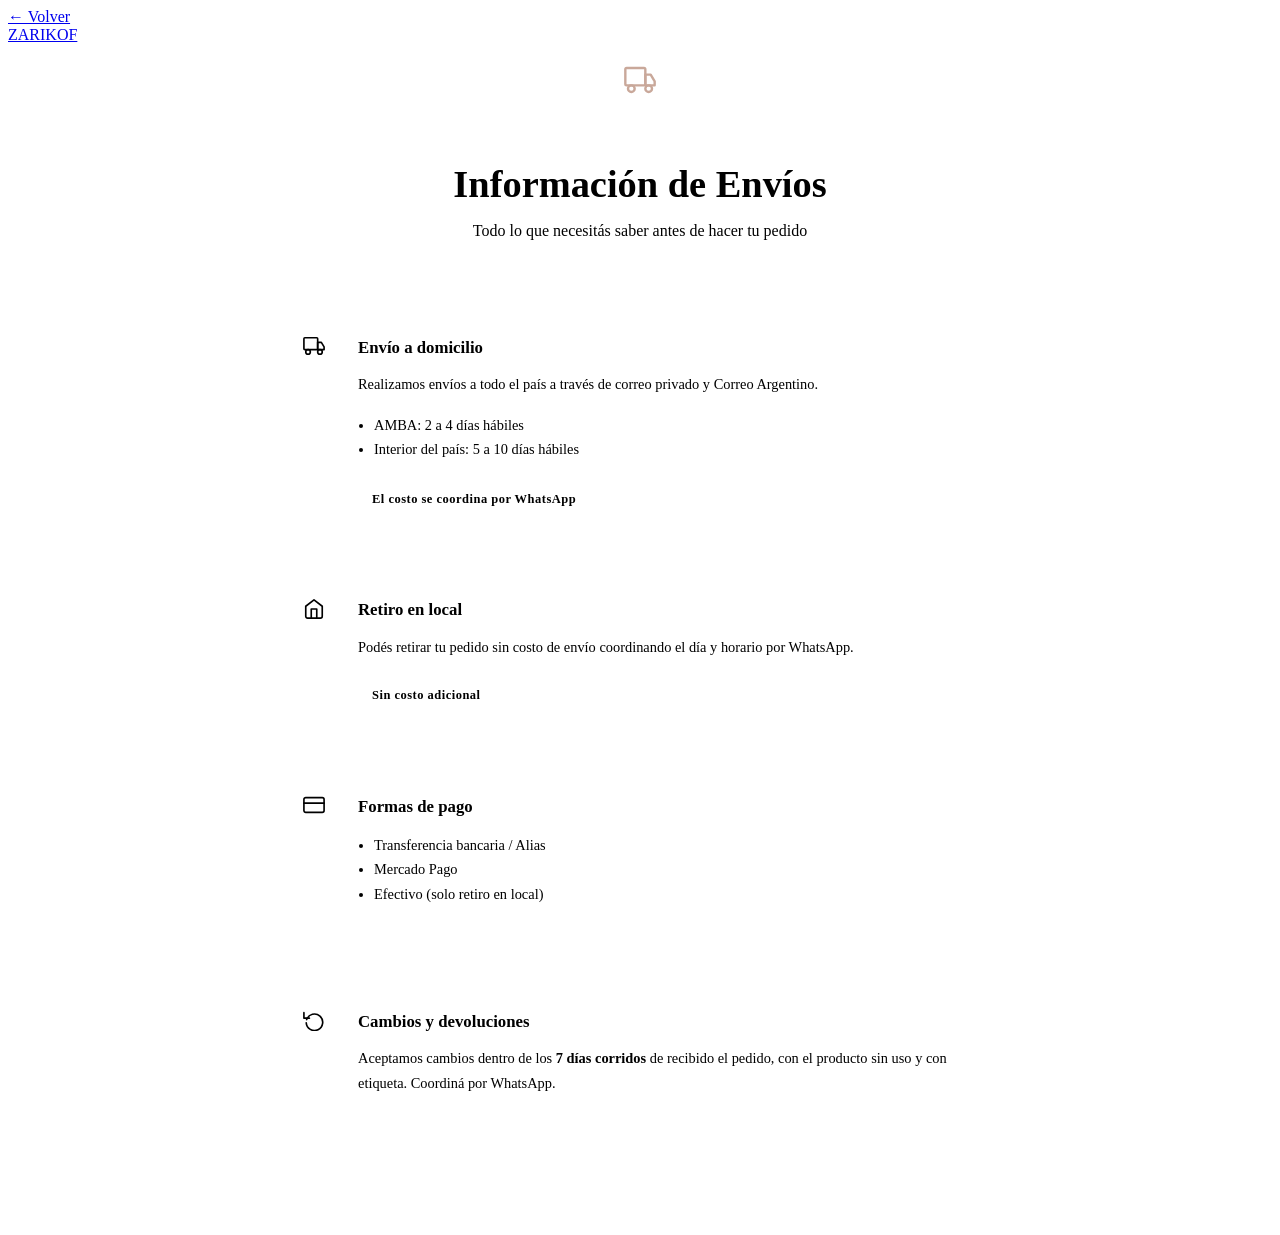
==== frontend/envios.html @ aa7ecdef "Modificaciones en filtros y carrito para vista mobil" ====
<!DOCTYPE html>
<html lang="es">

<head>
    <meta charset="UTF-8">
    <meta name="viewport" content="width=device-width, initial-scale=1.0">
    <meta name="description" content="Información de envíos — ZARIKOF">
    <title>Envíos — ZARIKOF</title>
    <link rel="icon" type="image/avif" href="/img/favico.avif">
    <link rel="preconnect" href="https://fonts.googleapis.com">
    <link rel="preconnect" href="https://fonts.gstatic.com" crossorigin>
    <link href="https://fonts.googleapis.com/css2?family=Raleway:wght@300;400;500;600;700&display=swap" rel="stylesheet">
    <link rel="stylesheet" href="/styles.css">
    <style>
        .envios-page {
            min-height: 100vh;
            padding: calc(var(--navbar-h) + 56px) 24px 80px;
            max-width: 760px;
            margin: 0 auto;
        }

        .envios-hero {
            text-align: center;
            margin-bottom: 56px;
            animation: fadeUp 0.6s ease both;
        }

        .envios-icon {
            display: inline-flex;
            align-items: center;
            justify-content: center;
            width: 72px;
            height: 72px;
            background: var(--clr-blush);
            border-radius: 50%;
            margin-bottom: 20px;
        }

        .envios-hero h1 {
            font-size: clamp(1.8rem, 4vw, 2.4rem);
            font-weight: 700;
            color: var(--clr-text);
            margin-bottom: 12px;
        }

        .envios-hero p {
            color: var(--clr-text-2);
            font-size: 1rem;
        }

        .envios-cards {
            display: grid;
            gap: 20px;
            animation: fadeUp 0.7s ease 0.1s both;
        }

        .envios-card {
            background: var(--clr-surface);
            border-radius: var(--radius-md);
            border: 1.5px solid var(--clr-border);
            padding: 28px 32px;
            display: flex;
            gap: 22px;
            align-items: flex-start;
            box-shadow: var(--shadow-sm);
            transition: box-shadow var(--transition), transform var(--transition);
        }

        .envios-card:hover {
            box-shadow: var(--shadow-md);
            transform: translateY(-3px);
        }

        .envios-card-icon {
            flex-shrink: 0;
            width: 44px;
            height: 44px;
            background: var(--clr-blush);
            border-radius: var(--radius-sm);
            display: flex;
            align-items: center;
            justify-content: center;
            color: var(--clr-nude-dark);
        }

        .envios-card-body h2 {
            font-size: 1.05rem;
            font-weight: 700;
            color: var(--clr-text);
            margin-bottom: 8px;
        }

        .envios-card-body p,
        .envios-card-body li {
            font-size: 0.9rem;
            color: var(--clr-text-2);
            line-height: 1.7;
        }

        .envios-card-body ul {
            padding-left: 16px;
            list-style: disc;
        }

        .envios-badge {
            display: inline-block;
            margin-top: 10px;
            padding: 4px 14px;
            background: var(--clr-blush);
            color: var(--clr-nude-dark);
            border-radius: var(--radius-full);
            font-size: 0.78rem;
            font-weight: 700;
            letter-spacing: 0.04em;
        }

        .envios-cta {
            text-align: center;
            margin-top: 44px;
            animation: fadeUp 0.7s ease 0.2s both;
        }

        .envios-cta a {
            display: inline-block;
            padding: 14px 36px;
            background: var(--clr-text);
            color: #fff;
            border-radius: var(--radius-full);
            font-size: 0.9rem;
            font-weight: 600;
            letter-spacing: 0.05em;
            transition: background var(--transition), transform var(--transition);
        }

        .envios-cta a:hover {
            background: var(--clr-nude-dark);
            transform: translateY(-2px);
        }
    </style>
</head>

<body>

    <!-- ── NAV ───────────────────────────────────────────── -->
    <header class="navbar scrolled" id="navbar">
        <div class="navbar-inner">
            <nav class="nav-left">
                <a href="/" class="nav-link">← Volver</a>
            </nav>
            <a href="/" class="navbar-logo" aria-label="ZARIKOF Inicio">
                <img src="/img/logo.avif" alt="ZARIKOF" class="logo-img"
                    onerror="this.style.display='none'; this.nextElementSibling.style.display='block'">
                <span class="logo-text" style="display:none">ZARIKOF</span>
            </a>
            <div class="nav-right"></div>
        </div>
    </header>

    <!-- ── CONTENIDO ─────────────────────────────────────── -->
    <main class="envios-page">

        <div class="envios-hero">
            <div class="envios-icon">
                <svg xmlns="http://www.w3.org/2000/svg" width="32" height="32" viewBox="0 0 24 24" fill="none"
                    stroke="#c9a89a" stroke-width="1.8" stroke-linecap="round" stroke-linejoin="round">
                    <rect x="1" y="3" width="15" height="13" rx="1" />
                    <path d="M16 8h4l3 5v3h-7V8z" />
                    <circle cx="5.5" cy="18.5" r="2.5" />
                    <circle cx="18.5" cy="18.5" r="2.5" />
                </svg>
            </div>
            <h1>Información de Envíos</h1>
            <p>Todo lo que necesitás saber antes de hacer tu pedido</p>
        </div>

        <div class="envios-cards">

            <!-- Envío a domicilio -->
            <div class="envios-card">
                <div class="envios-card-icon">
                    <svg xmlns="http://www.w3.org/2000/svg" width="22" height="22" viewBox="0 0 24 24" fill="none"
                        stroke="currentColor" stroke-width="1.8" stroke-linecap="round" stroke-linejoin="round">
                        <rect x="1" y="3" width="15" height="13" rx="1" />
                        <path d="M16 8h4l3 5v3h-7V8z" />
                        <circle cx="5.5" cy="18.5" r="2.5" />
                        <circle cx="18.5" cy="18.5" r="2.5" />
                    </svg>
                </div>
                <div class="envios-card-body">
                    <h2>Envío a domicilio</h2>
                    <p>Realizamos envíos a todo el país a través de correo privado y Correo Argentino.</p>
                    <ul>
                        <li>AMBA: 2 a 4 días hábiles</li>
                        <li>Interior del país: 5 a 10 días hábiles</li>
                    </ul>
                    <span class="envios-badge">El costo se coordina por WhatsApp</span>
                </div>
            </div>

            <!-- Retiro en local -->
            <div class="envios-card">
                <div class="envios-card-icon">
                    <svg xmlns="http://www.w3.org/2000/svg" width="22" height="22" viewBox="0 0 24 24" fill="none"
                        stroke="currentColor" stroke-width="1.8" stroke-linecap="round" stroke-linejoin="round">
                        <path d="M3 9l9-7 9 7v11a2 2 0 0 1-2 2H5a2 2 0 0 1-2-2z" />
                        <polyline points="9 22 9 12 15 12 15 22" />
                    </svg>
                </div>
                <div class="envios-card-body">
                    <h2>Retiro en local</h2>
                    <p>Podés retirar tu pedido sin costo de envío coordinando el día y horario por WhatsApp.</p>
                    <span class="envios-badge">Sin costo adicional</span>
                </div>
            </div>

            <!-- Formas de pago -->
            <div class="envios-card">
                <div class="envios-card-icon">
                    <svg xmlns="http://www.w3.org/2000/svg" width="22" height="22" viewBox="0 0 24 24" fill="none"
                        stroke="currentColor" stroke-width="1.8" stroke-linecap="round" stroke-linejoin="round">
                        <rect x="1" y="4" width="22" height="16" rx="2" ry="2" />
                        <line x1="1" y1="10" x2="23" y2="10" />
                    </svg>
                </div>
                <div class="envios-card-body">
                    <h2>Formas de pago</h2>
                    <ul>
                        <li>Transferencia bancaria / Alias</li>
                        <li>Mercado Pago</li>
                        <li>Efectivo (solo retiro en local)</li>
                    </ul>
                </div>
            </div>

            <!-- Cambios y devoluciones -->
            <div class="envios-card">
                <div class="envios-card-icon">
                    <svg xmlns="http://www.w3.org/2000/svg" width="22" height="22" viewBox="0 0 24 24" fill="none"
                        stroke="currentColor" stroke-width="1.8" stroke-linecap="round" stroke-linejoin="round">
                        <polyline points="1 4 1 10 7 10" />
                        <path d="M3.51 15a9 9 0 1 0 .49-3.5" />
                    </svg>
                </div>
                <div class="envios-card-body">
                    <h2>Cambios y devoluciones</h2>
                    <p>Aceptamos cambios dentro de los <strong>7 días corridos</strong> de recibido el pedido, con el producto sin uso y con etiqueta. Coordiná por WhatsApp.</p>
                </div>
            </div>

        </div>

        <div class="envios-cta">
            <a href="/">Ver el catálogo</a>
        </div>

    </main>

</body>

</html>
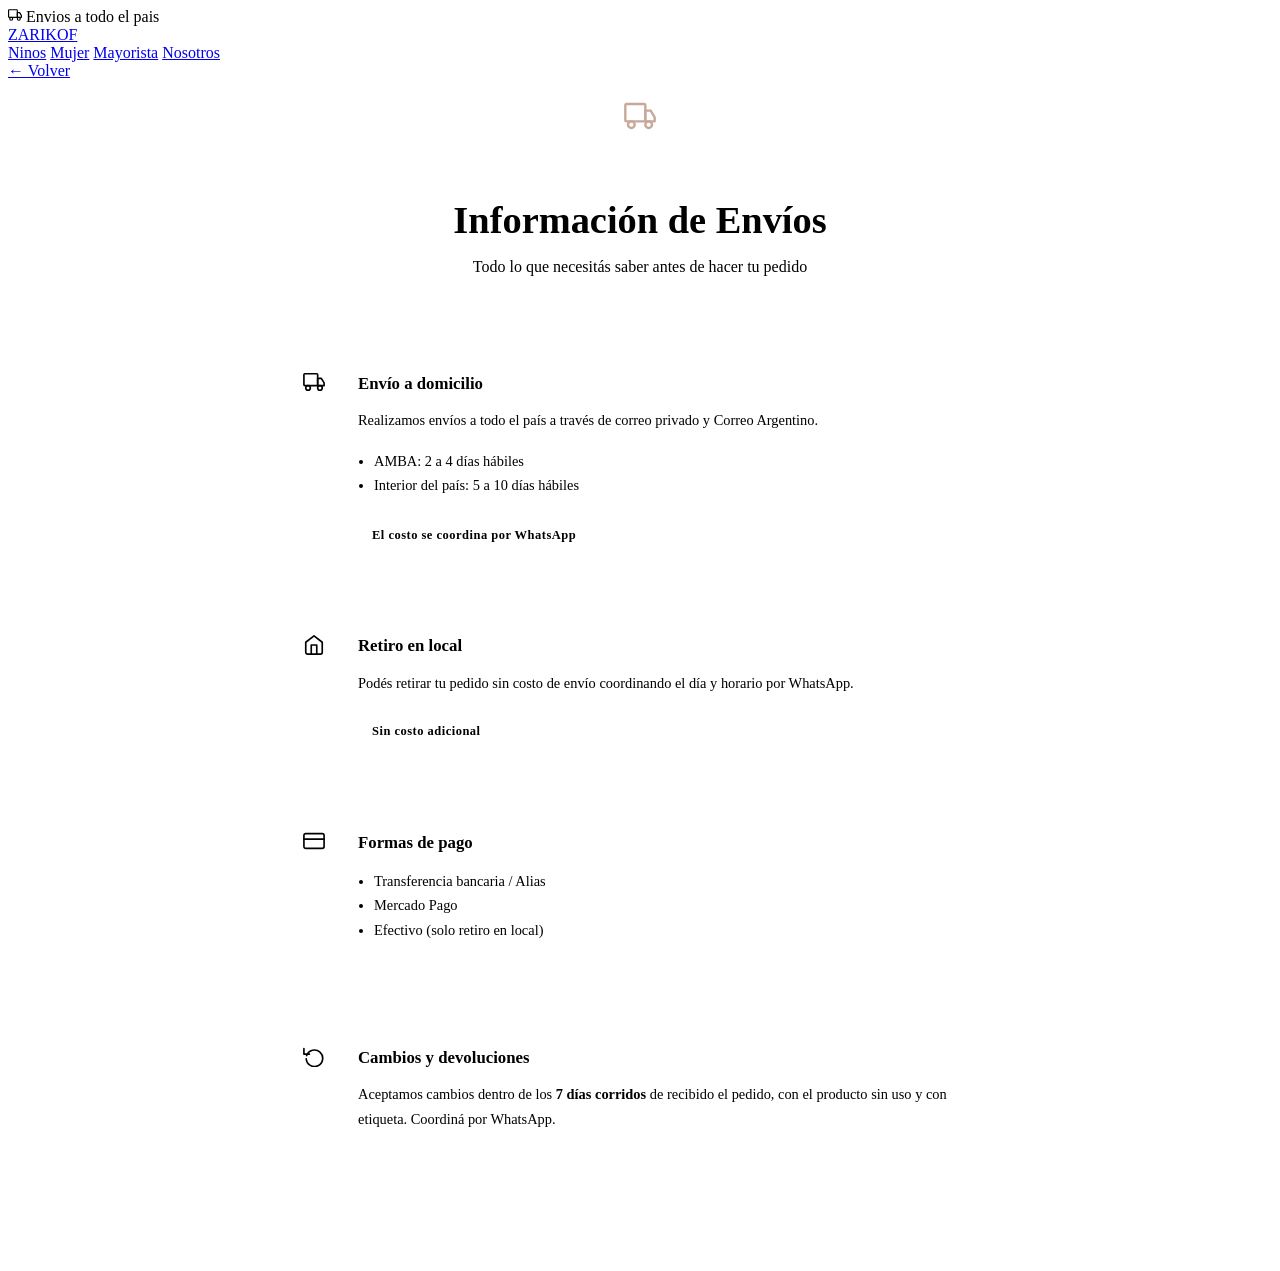
==== commit 5bdc93f9: "enpoint categorias y filtros agregados" ====
--- a/frontend/envios.html
+++ b/frontend/envios.html
@@ -141,18 +141,43 @@
 
 <body>
 
-    <!-- ── NAV ───────────────────────────────────────────── -->
+    <!-- ── NAV ───────────────────────────────────────── -->
     <header class="navbar scrolled" id="navbar">
-        <div class="navbar-inner">
-            <nav class="nav-left">
-                <a href="/" class="nav-link">← Volver</a>
-            </nav>
-            <a href="/" class="navbar-logo" aria-label="ZARIKOF Inicio">
-                <img src="/img/logo.avif" alt="ZARIKOF" class="logo-img"
-                    onerror="this.style.display='none'; this.nextElementSibling.style.display='block'">
-                <span class="logo-text" style="display:none">ZARIKOF</span>
-            </a>
-            <div class="nav-right"></div>
+        <!-- Barra superior: envíos -->
+        <div class="top-banner">
+            <svg xmlns="http://www.w3.org/2000/svg" width="14" height="14" viewBox="0 0 24 24" fill="none"
+                stroke="currentColor" stroke-width="2" stroke-linecap="round" stroke-linejoin="round">
+                <rect x="1" y="3" width="15" height="13" rx="1" />
+                <path d="M16 8h4l3 5v3h-7V8z" />
+                <circle cx="5.5" cy="18.5" r="2.5" />
+                <circle cx="18.5" cy="18.5" r="2.5" />
+            </svg>
+            Envios a todo el pais
+        </div>
+
+        <!-- Fila del navbar -->
+        <div class="navbar-row">
+            <div class="navbar-inner">
+                <!-- Izquierda: logo -->
+                <a href="/" class="navbar-logo" aria-label="ZARIKOF Inicio">
+                    <img src="/img/logo.avif" alt="ZARIKOF" class="logo-img"
+                        onerror="this.style.display='none'; this.nextElementSibling.style.display='block'">
+                    <span class="logo-text" style="display:none">ZARIKOF</span>
+                </a>
+
+                <!-- Centro: menú de navegación -->
+                <nav class="navbar-menu" aria-label="Navegación principal">
+                    <a href="/#catalogo" class="nav-link">Ninos</a>
+                    <a href="/#catalogo" class="nav-link">Mujer</a>
+                    <a href="/mayorista" class="nav-link">Mayorista</a>
+                    <a href="/#footer" class="nav-link">Nosotros</a>
+                </nav>
+
+                <!-- Derecha: volver -->
+                <div class="nav-right">
+                    <a href="/" class="nav-link">← Volver</a>
+                </div>
+            </div>
         </div>
     </header>
 
